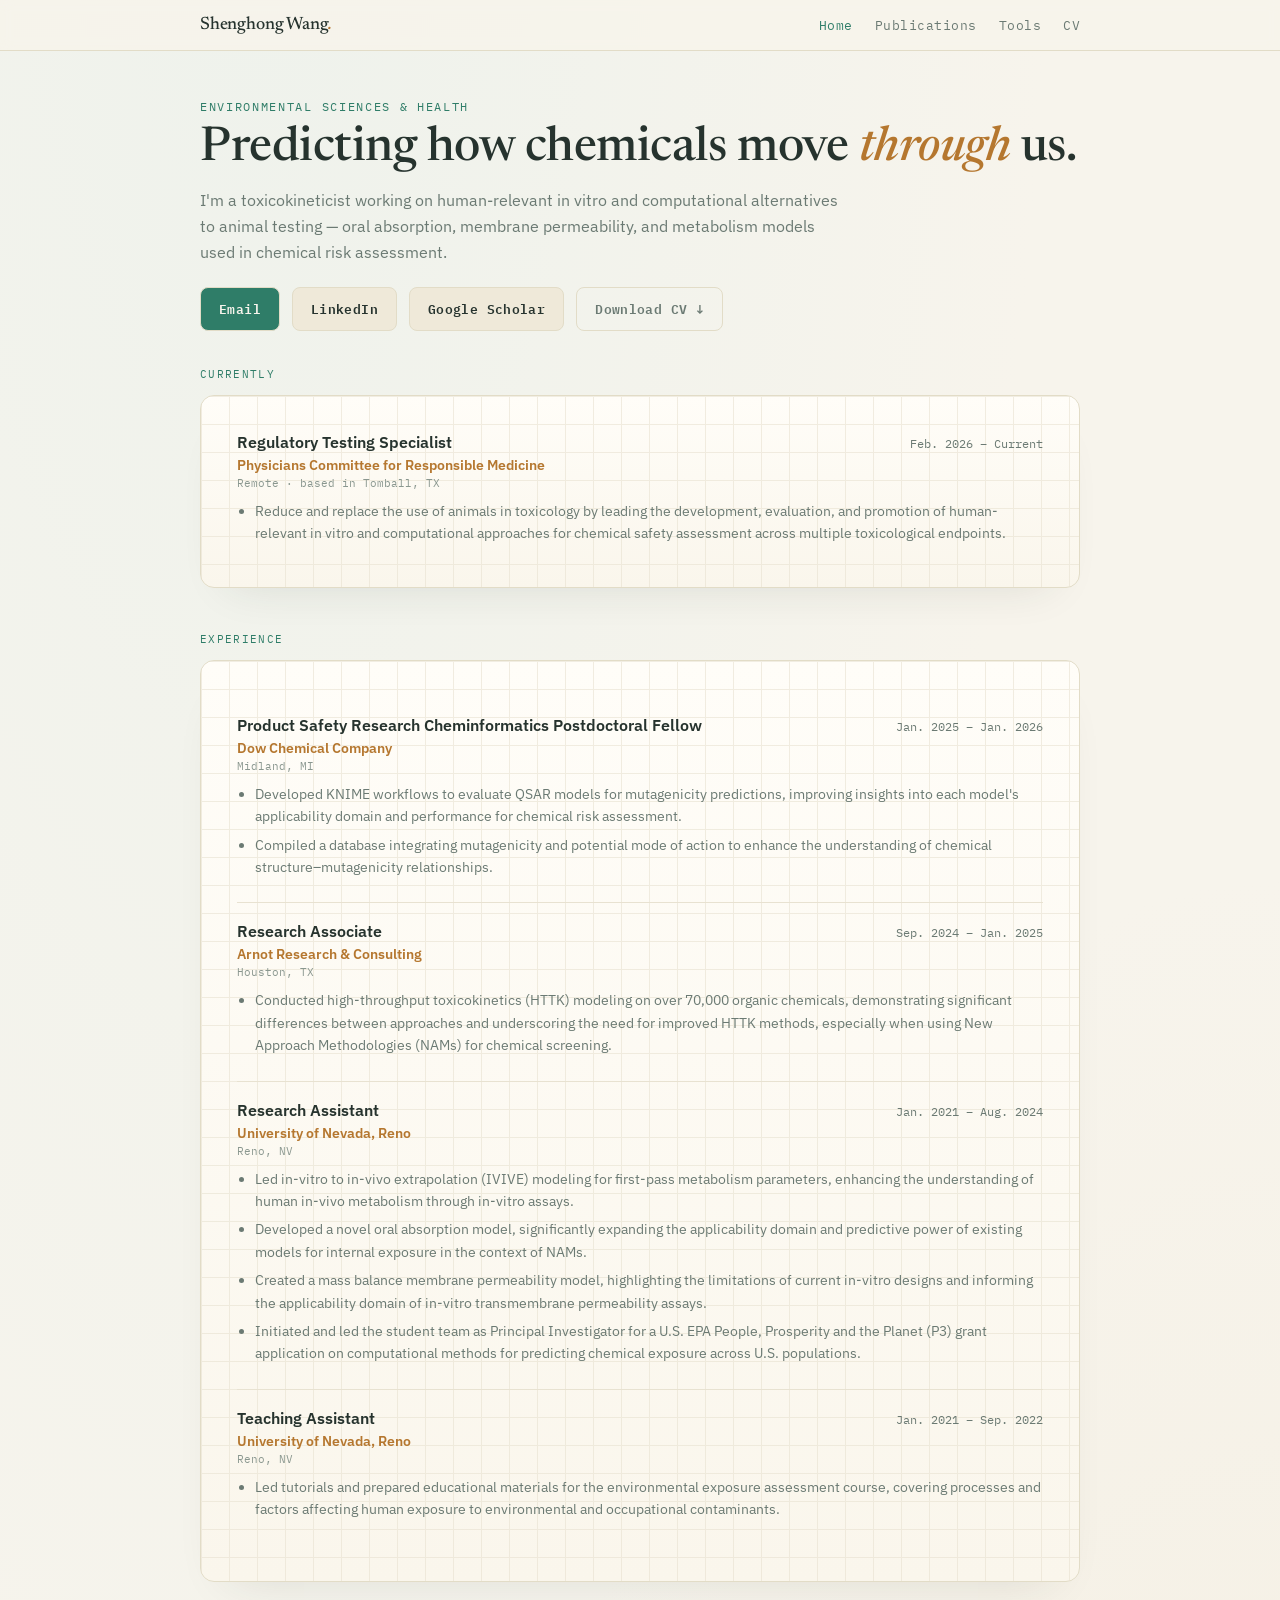
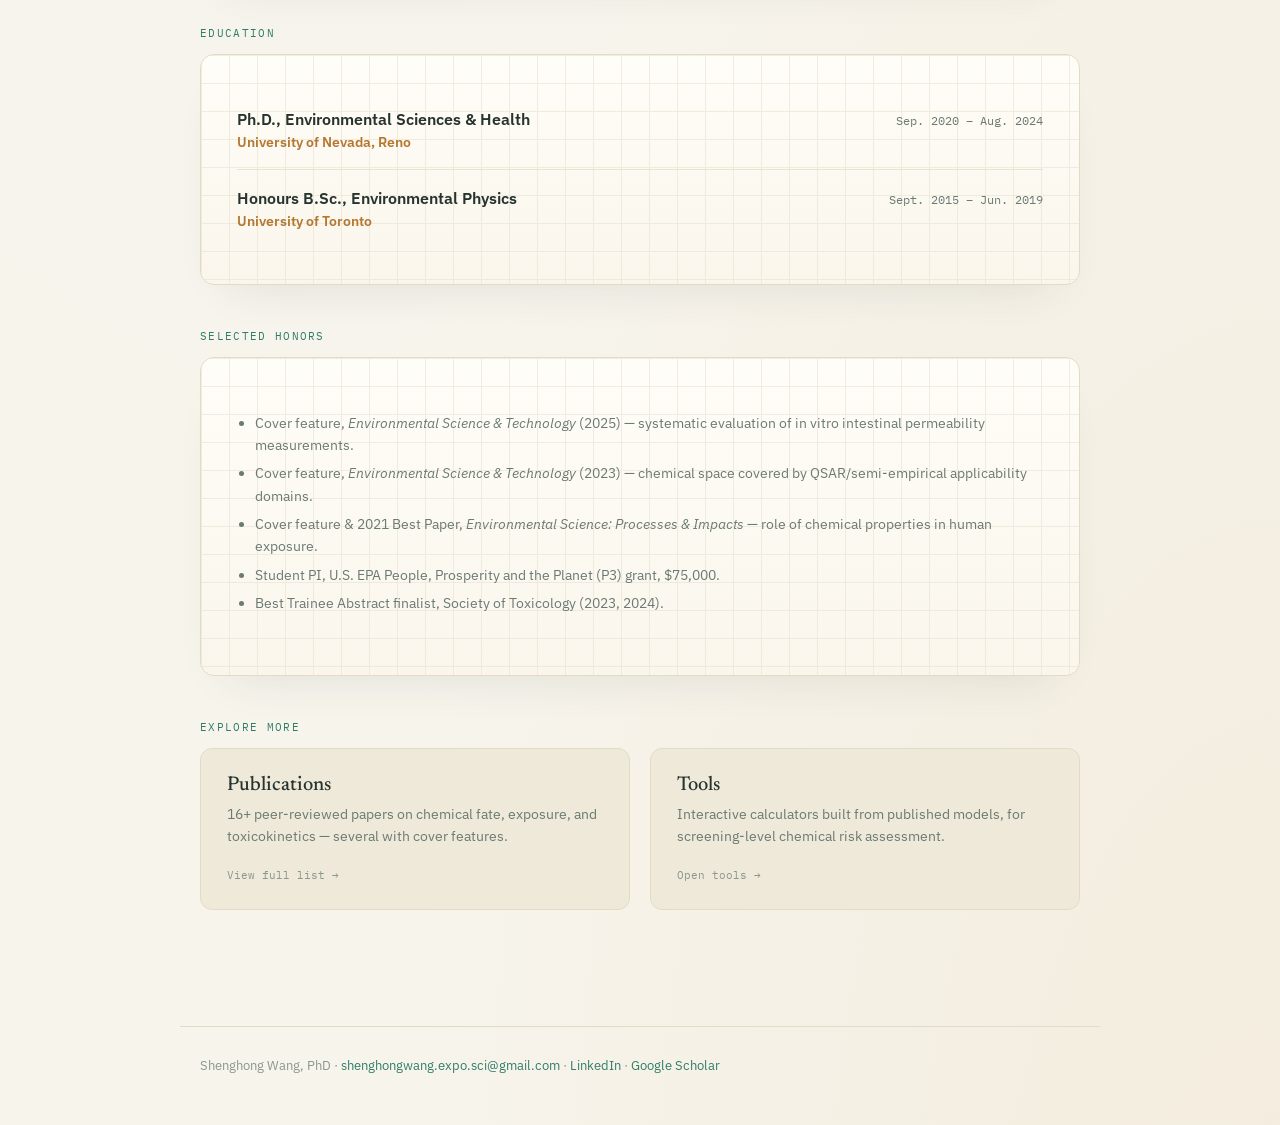
==== index.html @ c97b09e7 "Initial portfolio site with Fabs Predictor tool Static HTML/CSS/JS personal portfolio: home, publica" ====
<!DOCTYPE html>
<html lang="en">
<head>
<meta charset="UTF-8">
<meta name="viewport" content="width=device-width, initial-scale=1.0">
<title>Shenghong Wang, PhD — Environmental Health &amp; Toxicokinetics</title>
<meta name="description" content="Shenghong Wang, PhD — Regulatory Testing Specialist working on human-relevant in vitro and computational approaches to chemical safety assessment.">
<link rel="preconnect" href="https://fonts.googleapis.com">
<link href="https://fonts.googleapis.com/css2?family=Newsreader:ital,opsz,wght@0,6..72,400;0,6..72,500;0,6..72,600;1,6..72,400&family=IBM+Plex+Sans:wght@400;500;600&family=IBM+Plex+Mono:wght@400;500;600&display=swap" rel="stylesheet">
<link rel="stylesheet" href="assets/style.css">
</head>
<body>

<nav class="topnav">
  <div class="navrow">
    <div class="brand">Shenghong Wang<em>.</em></div>
    <div class="links">
      <a href="index.html" class="active">Home</a>
      <a href="publications.html">Publications</a>
      <a href="tools.html">Tools</a>
      <a href="assets/Shenghong-Wang-CV.pdf" target="_blank" rel="noopener">CV</a>
    </div>
  </div>
</nav>

<div class="wrap">
<main>

  <header class="page-head">
    <p class="eyebrow">Environmental sciences &amp; health</p>
    <h1>Predicting how chemicals move <em>through</em> us.</h1>
    <p class="sub">I'm a toxicokineticist working on human-relevant in vitro and computational alternatives to animal testing &mdash; oral absorption, membrane permeability, and metabolism models used in chemical risk assessment.</p>
    <div class="linkrow">
      <a class="btn" href="mailto:shenghongwang.expo.sci@gmail.com">Email</a>
      <a class="btn secondary" href="https://www.linkedin.com/in/shenghongwang" target="_blank" rel="noopener">LinkedIn</a>
      <a class="btn secondary" href="https://scholar.google.com/citations?user=Qjitb4AAAAJ&hl=en" target="_blank" rel="noopener">Google Scholar</a>
      <a class="btn ghost" href="assets/Shenghong-Wang-CV.pdf" target="_blank" rel="noopener">Download CV &darr;</a>
    </div>
  </header>

  <section>
    <p class="tag">Currently</p>
    <div class="board">
      <div class="entry" style="border:none; padding:0;">
        <div class="row">
          <div>
            <h3>Regulatory Testing Specialist</h3>
            <div class="org">Physicians Committee for Responsible Medicine</div>
          </div>
          <div class="date">Feb. 2026 &ndash; Current</div>
        </div>
        <div class="loc">Remote &middot; based in Tomball, TX</div>
        <ul>
          <li>Reduce and replace the use of animals in toxicology by leading the development, evaluation, and promotion of human-relevant in vitro and computational approaches for chemical safety assessment across multiple toxicological endpoints.</li>
        </ul>
      </div>
    </div>
  </section>

  <section>
    <p class="tag">Experience</p>
    <div class="board">
      <div class="entry">
        <div class="row">
          <div><h3>Product Safety Research Cheminformatics Postdoctoral Fellow</h3><div class="org">Dow Chemical Company</div></div>
          <div class="date">Jan. 2025 &ndash; Jan. 2026</div>
        </div>
        <div class="loc">Midland, MI</div>
        <ul>
          <li>Developed KNIME workflows to evaluate QSAR models for mutagenicity predictions, improving insights into each model's applicability domain and performance for chemical risk assessment.</li>
          <li>Compiled a database integrating mutagenicity and potential mode of action to enhance the understanding of chemical structure&ndash;mutagenicity relationships.</li>
        </ul>
      </div>
      <div class="entry">
        <div class="row">
          <div><h3>Research Associate</h3><div class="org">Arnot Research &amp; Consulting</div></div>
          <div class="date">Sep. 2024 &ndash; Jan. 2025</div>
        </div>
        <div class="loc">Houston, TX</div>
        <ul>
          <li>Conducted high-throughput toxicokinetics (HTTK) modeling on over 70,000 organic chemicals, demonstrating significant differences between approaches and underscoring the need for improved HTTK methods, especially when using New Approach Methodologies (NAMs) for chemical screening.</li>
        </ul>
      </div>
      <div class="entry">
        <div class="row">
          <div><h3>Research Assistant</h3><div class="org">University of Nevada, Reno</div></div>
          <div class="date">Jan. 2021 &ndash; Aug. 2024</div>
        </div>
        <div class="loc">Reno, NV</div>
        <ul>
          <li>Led in-vitro to in-vivo extrapolation (IVIVE) modeling for first-pass metabolism parameters, enhancing the understanding of human in-vivo metabolism through in-vitro assays.</li>
          <li>Developed a novel oral absorption model, significantly expanding the applicability domain and predictive power of existing models for internal exposure in the context of NAMs.</li>
          <li>Created a mass balance membrane permeability model, highlighting the limitations of current in-vitro designs and informing the applicability domain of in-vitro transmembrane permeability assays.</li>
          <li>Initiated and led the student team as Principal Investigator for a U.S. EPA People, Prosperity and the Planet (P3) grant application on computational methods for predicting chemical exposure across U.S. populations.</li>
        </ul>
      </div>
      <div class="entry">
        <div class="row">
          <div><h3>Teaching Assistant</h3><div class="org">University of Nevada, Reno</div></div>
          <div class="date">Jan. 2021 &ndash; Sep. 2022</div>
        </div>
        <div class="loc">Reno, NV</div>
        <ul>
          <li>Led tutorials and prepared educational materials for the environmental exposure assessment course, covering processes and factors affecting human exposure to environmental and occupational contaminants.</li>
        </ul>
      </div>
    </div>
  </section>

  <section>
    <p class="tag">Education</p>
    <div class="board">
      <div class="entry">
        <div class="row">
          <div><h3>Ph.D., Environmental Sciences &amp; Health</h3><div class="org">University of Nevada, Reno</div></div>
          <div class="date">Sep. 2020 &ndash; Aug. 2024</div>
        </div>
      </div>
      <div class="entry">
        <div class="row">
          <div><h3>Honours B.Sc., Environmental Physics</h3><div class="org">University of Toronto</div></div>
          <div class="date">Sept. 2015 &ndash; Jun. 2019</div>
        </div>
      </div>
    </div>
  </section>

  <section>
    <p class="tag">Selected honors</p>
    <div class="board">
      <div class="entry"><ul style="margin-top:0;">
        <li>Cover feature, <i>Environmental Science &amp; Technology</i> (2025) &mdash; systematic evaluation of in vitro intestinal permeability measurements.</li>
        <li>Cover feature, <i>Environmental Science &amp; Technology</i> (2023) &mdash; chemical space covered by QSAR/semi-empirical applicability domains.</li>
        <li>Cover feature &amp; 2021 Best Paper, <i>Environmental Science: Processes &amp; Impacts</i> &mdash; role of chemical properties in human exposure.</li>
        <li>Student PI, U.S. EPA People, Prosperity and the Planet (P3) grant, $75,000.</li>
        <li>Best Trainee Abstract finalist, Society of Toxicology (2023, 2024).</li>
      </ul></div>
    </div>
  </section>

  <section>
    <p class="tag">Explore more</p>
    <div class="cardgrid" style="grid-template-columns:1fr 1fr;">
      <a class="card" href="publications.html" style="color:inherit;">
        <h3>Publications</h3>
        <p>16+ peer-reviewed papers on chemical fate, exposure, and toxicokinetics &mdash; several with cover features.</p>
        <span class="meta">View full list &rarr;</span>
      </a>
      <a class="card" href="tools.html" style="color:inherit;">
        <h3>Tools</h3>
        <p>Interactive calculators built from published models, for screening-level chemical risk assessment.</p>
        <span class="meta">Open tools &rarr;</span>
      </a>
    </div>
  </section>

</main>
</div>

<footer>
  Shenghong Wang, PhD &middot; <a href="mailto:shenghongwang.expo.sci@gmail.com">shenghongwang.expo.sci@gmail.com</a> &middot; <a href="https://www.linkedin.com/in/shenghongwang" target="_blank" rel="noopener">LinkedIn</a> &middot; <a href="https://scholar.google.com/citations?user=Qjitb4AAAAJ&hl=en" target="_blank" rel="noopener">Google Scholar</a>
</footer>

</body>
</html>
---- assets/style.css ----
/* Shared theme — matches the Fabs Predictor tool's visual language */
:root{
  --bg-0:#f7f4ec;
  --bg-1:#efe9d9;
  --panel:#fffdf8;
  --panel-edge:#e2dcc7;
  --ink:#26332e;
  --ink-dim:#6b7a73;
  --amber:#b5772f;
  --amber-dim:#d9a45c;
  --teal:#2f7d68;
  --red:#a83f36;
  --grid:#e8e2d1;
}
*{box-sizing:border-box;}
html,body{margin:0;padding:0;}
body{
  background:
    radial-gradient(ellipse at 20% -10%, #eef2ec 0%, transparent 55%),
    radial-gradient(ellipse at 100% 110%, #f3ecdd 0%, transparent 50%),
    var(--bg-0);
  color:var(--ink);
  font-family:'IBM Plex Sans', sans-serif;
  min-height:100vh;
}
a{color:var(--teal); text-decoration:none;}
a:hover{text-decoration:underline;}

.wrap{max-width:920px;margin:0 auto;padding:0 20px;}

/* ---- Nav ---- */
nav.topnav{
  border-bottom:1px solid var(--panel-edge);
  background:rgba(247,244,236,.85);
  backdrop-filter:blur(6px);
  position:sticky;
  top:0;
  z-index:10;
}
nav.topnav .navrow{
  max-width:920px;
  margin:0 auto;
  padding:16px 20px;
  display:flex;
  justify-content:space-between;
  align-items:center;
  flex-wrap:wrap;
  gap:12px;
}
nav.topnav .brand{
  font-family:'Newsreader', serif;
  font-weight:500;
  font-size:18px;
  color:var(--ink);
  letter-spacing:-.01em;
}
nav.topnav .brand em{font-style:italic; color:var(--amber);}
nav.topnav .links{
  display:flex;
  gap:22px;
  font-family:'IBM Plex Mono', monospace;
  font-size:12.5px;
  letter-spacing:.04em;
}
nav.topnav .links a{color:var(--ink-dim);}
nav.topnav .links a:hover, nav.topnav .links a.active{color:var(--teal); text-decoration:none;}

main{padding:48px 0 72px;}

header.page-head{margin-bottom:36px;}
.eyebrow{
  font-family:'IBM Plex Mono', monospace;
  font-size:12px;
  letter-spacing:.14em;
  text-transform:uppercase;
  color:var(--teal);
  margin:0 0 10px;
}
h1{
  font-family:'Newsreader', serif;
  font-weight:500;
  font-size:clamp(32px,5vw,48px);
  line-height:1.05;
  margin:0 0 14px;
  letter-spacing:-.01em;
}
h1 em{font-style:italic;color:var(--amber);}
h2{
  font-family:'Newsreader', serif;
  font-weight:500;
  font-size:clamp(22px,3vw,28px);
  margin:0 0 18px;
  letter-spacing:-.01em;
}
h3{
  font-family:'IBM Plex Sans', sans-serif;
  font-weight:600;
  font-size:16px;
  margin:0 0 4px;
  color:var(--ink);
}
p.sub, p.lede{
  color:var(--ink-dim);
  font-size:15.5px;
  line-height:1.65;
  max-width:640px;
  margin:0;
}

.board{
  background:linear-gradient(180deg,var(--panel),#faf6ec);
  border:1px solid var(--panel-edge);
  border-radius:14px;
  padding:36px;
  box-shadow:0 24px 48px -30px rgba(38,51,46,.14), inset 0 1px 0 rgba(255,255,255,.7);
  position:relative;
  overflow:hidden;
  margin-bottom:28px;
}
.board::before{
  content:"";
  position:absolute; inset:0;
  background-image:
    linear-gradient(var(--grid) 1px, transparent 1px),
    linear-gradient(90deg, var(--grid) 1px, transparent 1px);
  background-size:28px 28px;
  opacity:.6;
  pointer-events:none;
}
.board > *{position:relative;}

section{margin-bottom:44px;}
section .tag{
  font-family:'IBM Plex Mono', monospace;
  font-size:11px;
  letter-spacing:.12em;
  text-transform:uppercase;
  color:var(--teal);
  margin:0 0 14px;
}

/* ---- Links row / buttons ---- */
.linkrow{display:flex; gap:12px; flex-wrap:wrap; margin-top:22px;}
.btn{
  font-family:'IBM Plex Mono', monospace;
  font-size:12.5px;
  letter-spacing:.03em;
  border-radius:8px;
  padding:10px 18px;
  cursor:pointer;
  border:1px solid var(--panel-edge);
  background:var(--teal);
  color:var(--bg-0);
  font-weight:600;
  display:inline-block;
}
.btn:hover{text-decoration:none; filter:brightness(1.08);}
.btn.secondary{background:var(--bg-1); color:var(--ink);}
.btn.ghost{background:transparent; color:var(--ink-dim);}

/* ---- Timeline / experience ---- */
.entry{
  padding:18px 0;
  border-bottom:1px solid var(--grid);
}
.entry:last-child{border-bottom:none;}
.entry .row{
  display:flex; justify-content:space-between; align-items:baseline;
  gap:12px; flex-wrap:wrap;
}
.entry .org{color:var(--amber); font-weight:600; font-size:13.5px;}
.entry .date{
  font-family:'IBM Plex Mono', monospace;
  font-size:11.5px;
  color:var(--ink-dim);
  white-space:nowrap;
}
.entry .loc{
  font-family:'IBM Plex Mono', monospace;
  font-size:11px;
  color:#8a978f;
  margin-top:2px;
}
.entry ul{margin:10px 0 0; padding-left:18px; color:var(--ink-dim); font-size:14px; line-height:1.6;}
.entry ul li{margin-bottom:6px;}

/* ---- Card grid (tools) ---- */
.cardgrid{display:grid; grid-template-columns:1fr; gap:20px;}
.card{
  background:var(--bg-1);
  border:1px solid var(--panel-edge);
  border-radius:12px;
  padding:26px;
}
.card h3{font-family:'Newsreader', serif; font-size:20px; font-weight:500; margin-bottom:8px;}
.card p{color:var(--ink-dim); font-size:14px; line-height:1.6; margin:0 0 16px;}
.card .meta{
  font-family:'IBM Plex Mono', monospace;
  font-size:11px;
  color:#8a978f;
  margin-top:14px;
}

/* ---- Publications ---- */
.pub-year{
  font-family:'IBM Plex Mono', monospace;
  font-size:12px;
  letter-spacing:.1em;
  color:var(--teal);
  margin:32px 0 14px;
}
.pub-year:first-child{margin-top:0;}
.pub{
  padding:12px 0;
  border-bottom:1px solid var(--grid);
  font-size:14px;
  line-height:1.6;
  color:var(--ink-dim);
}
.pub:last-child{border-bottom:none;}
.pub .authors{color:var(--ink);}
.pub .authors b{color:var(--amber); font-weight:600;}
.pub .venue{font-style:italic;}
.pub .cover{
  display:inline-block;
  font-family:'IBM Plex Mono', monospace;
  font-size:9.5px;
  letter-spacing:.04em;
  text-transform:uppercase;
  color:var(--bg-0);
  background:var(--amber);
  border-radius:999px;
  padding:1px 8px;
  margin-left:8px;
  vertical-align:middle;
}

footer{
  max-width:920px;
  margin:0 auto;
  padding:28px 20px 48px;
  color:#8a978f;
  font-size:12.5px;
  line-height:1.7;
  border-top:1px solid var(--panel-edge);
}
footer a{color:var(--teal);}
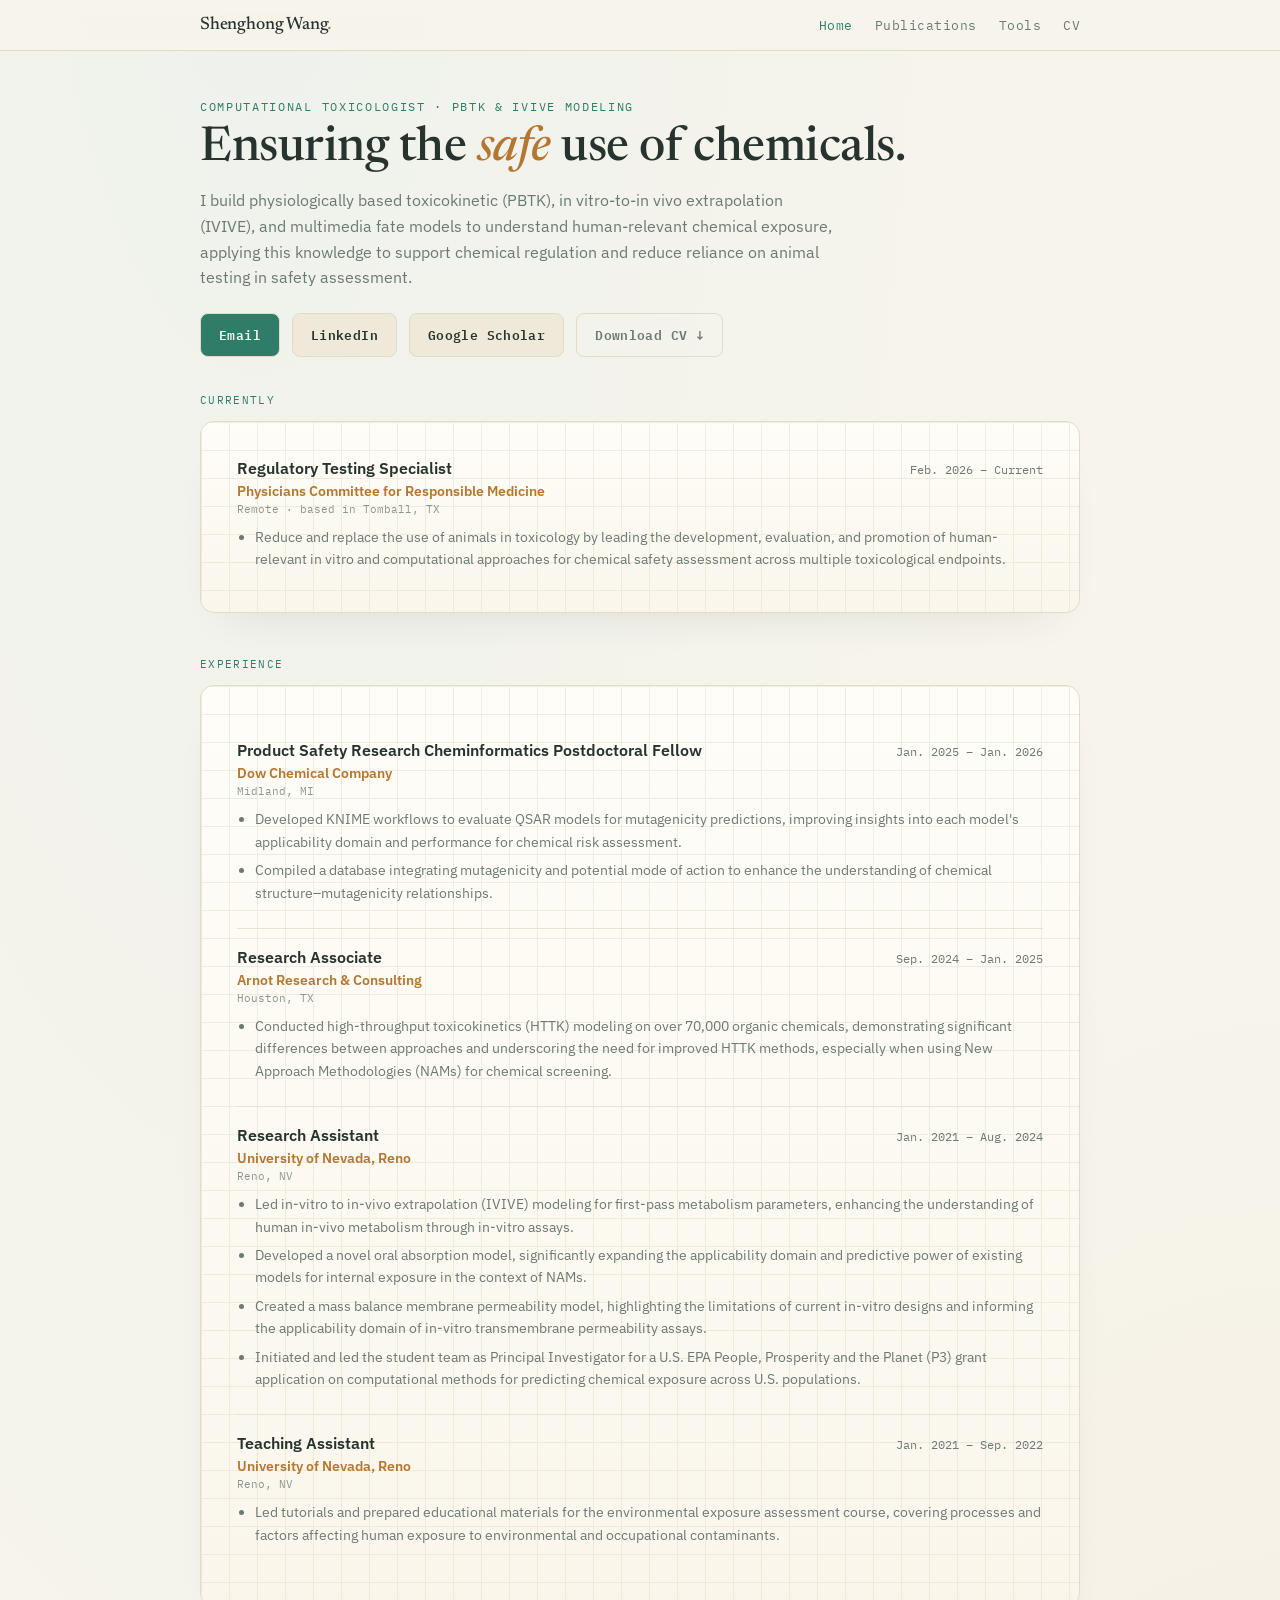
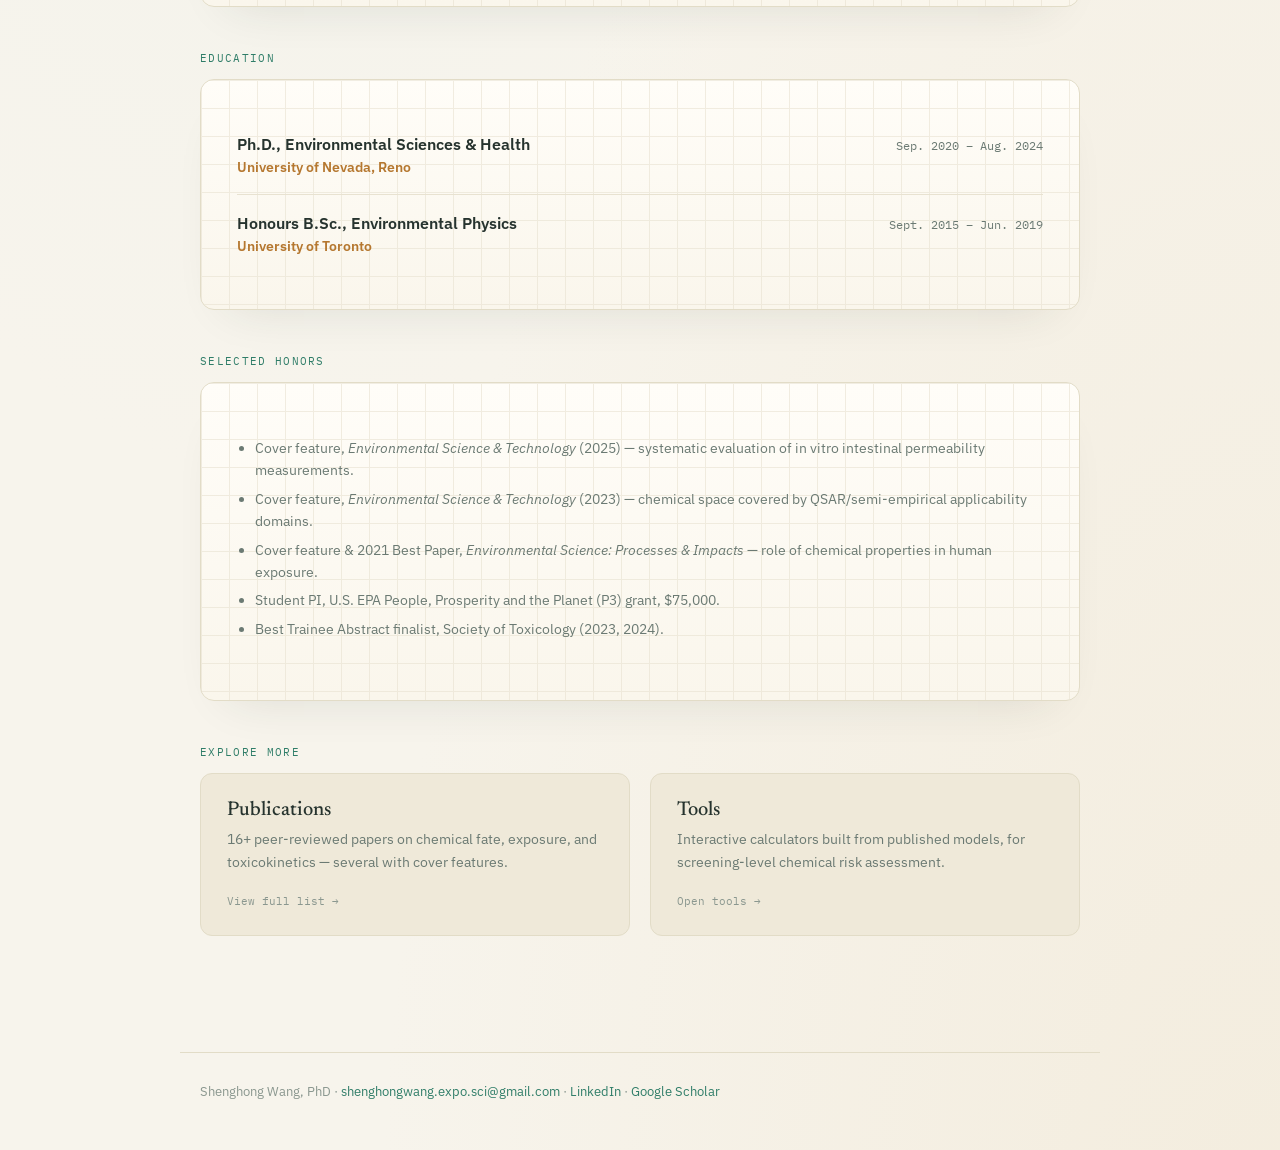
==== commit 3a796341: "Rewrite homepage intro: shorter, mentions regulation, broader title" ====
--- a/index.html
+++ b/index.html
@@ -27,9 +27,9 @@
 <main>
 
   <header class="page-head">
-    <p class="eyebrow">Environmental sciences &amp; health</p>
-    <h1>Predicting how chemicals move <em>through</em> us.</h1>
-    <p class="sub">I'm a toxicokineticist working on human-relevant in vitro and computational alternatives to animal testing &mdash; oral absorption, membrane permeability, and metabolism models used in chemical risk assessment.</p>
+    <p class="eyebrow">Computational toxicologist &middot; PBTK &amp; IVIVE modeling</p>
+    <h1>Ensuring the <em>safe</em> use of chemicals.</h1>
+    <p class="sub">I build physiologically based toxicokinetic (PBTK), in vitro-to-in vivo extrapolation (IVIVE), and multimedia fate models to understand human-relevant chemical exposure, applying this knowledge to support chemical regulation and reduce reliance on animal testing in safety assessment.</p>
     <div class="linkrow">
       <a class="btn" href="mailto:shenghongwang.expo.sci@gmail.com">Email</a>
       <a class="btn secondary" href="https://www.linkedin.com/in/shenghongwang" target="_blank" rel="noopener">LinkedIn</a>
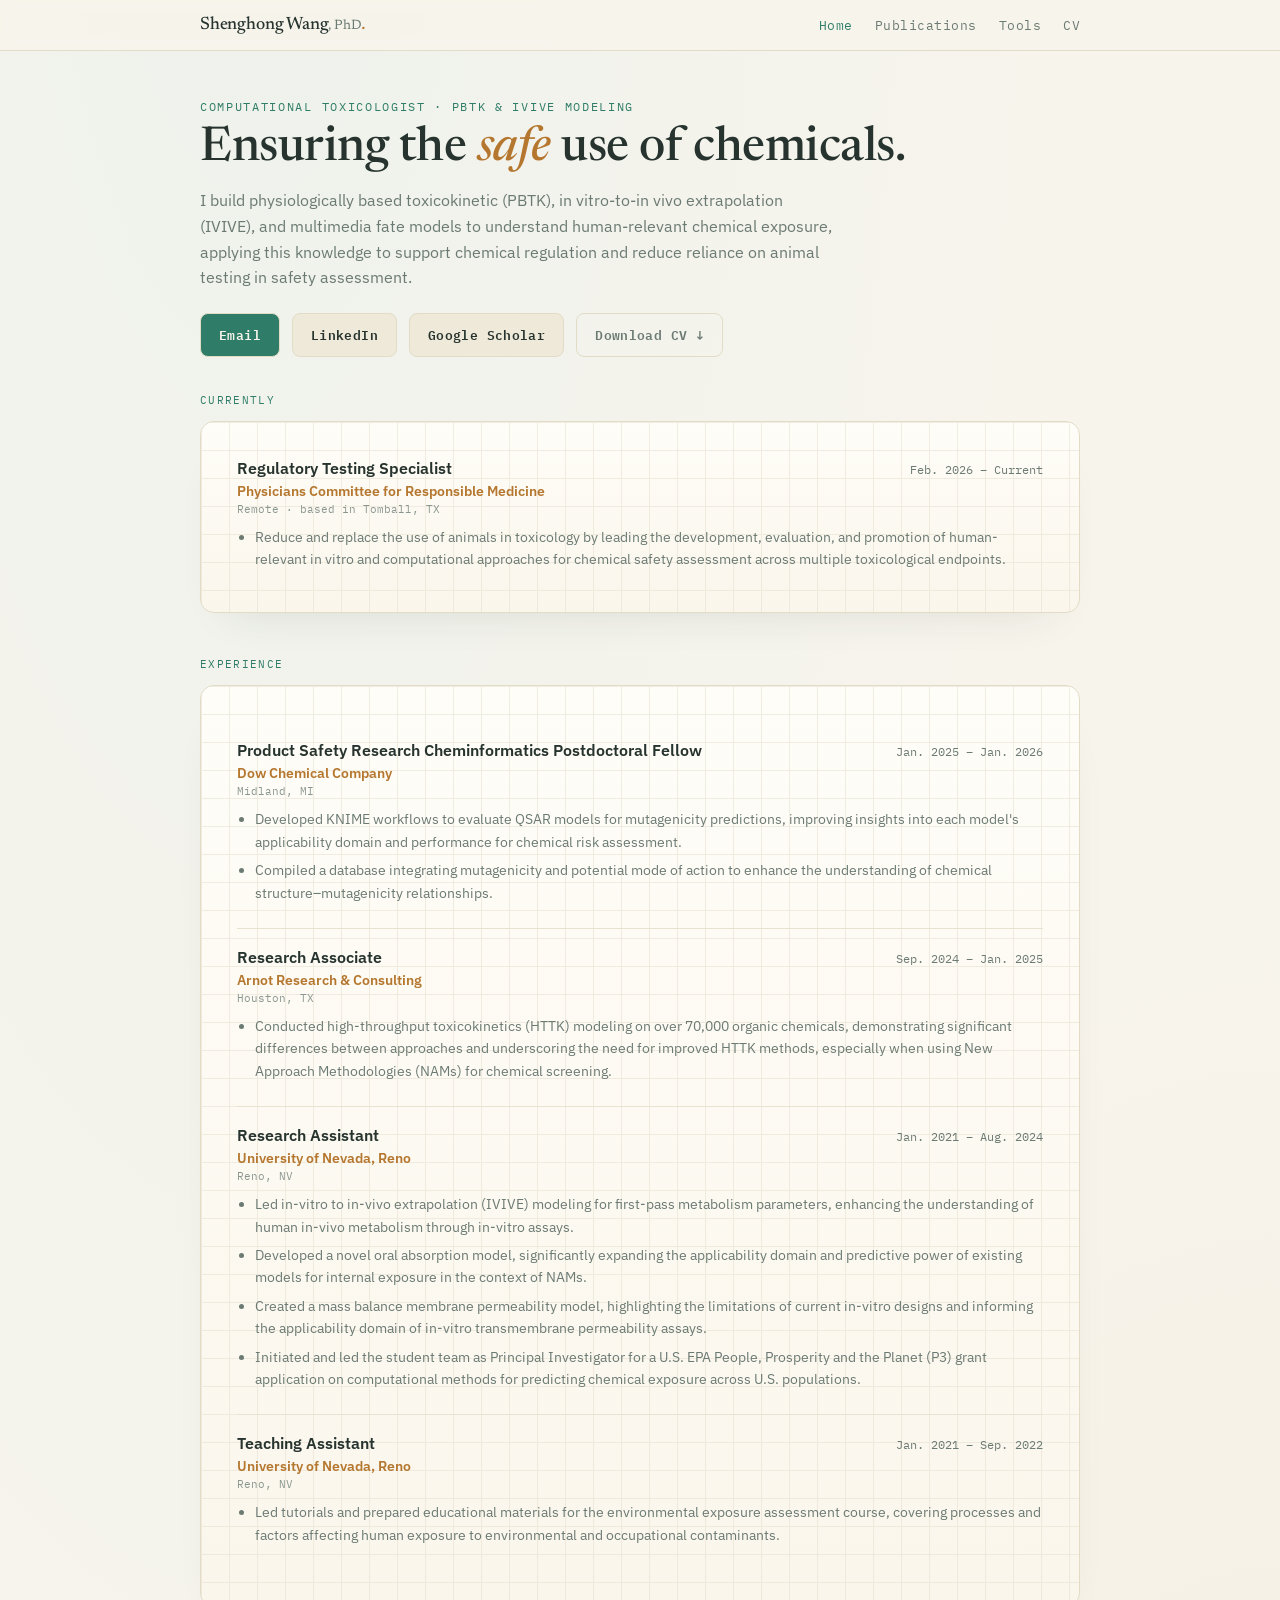
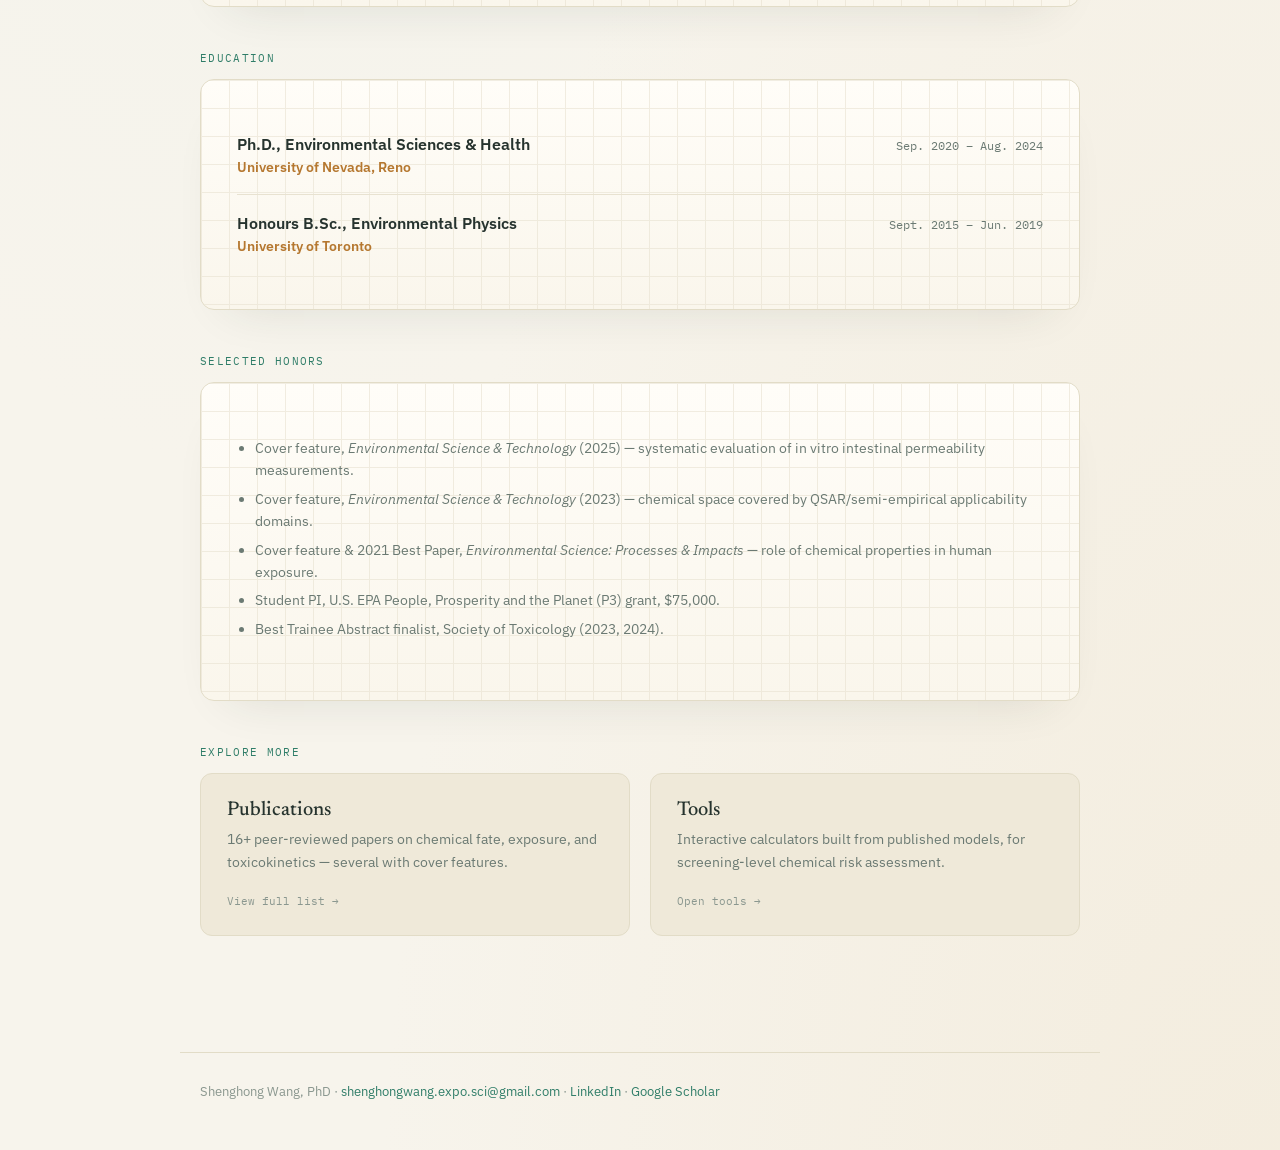
==== commit 844f8c62: "Add PhD suffix to nav brand" ====
--- a/index.html
+++ b/index.html
@@ -13,7 +13,7 @@
 
 <nav class="topnav">
   <div class="navrow">
-    <div class="brand">Shenghong Wang<em>.</em></div>
+    <div class="brand">Shenghong Wang<span class="deg">, PhD</span><em>.</em></div>
     <div class="links">
       <a href="index.html" class="active">Home</a>
       <a href="publications.html">Publications</a>
--- a/assets/style.css
+++ b/assets/style.css
@@ -55,6 +55,7 @@
   letter-spacing:-.01em;
 }
 nav.topnav .brand em{font-style:italic; color:var(--amber);}
+nav.topnav .brand .deg{font-weight:400; color:var(--ink-dim); font-size:0.75em;}
 nav.topnav .links{
   display:flex;
   gap:22px;
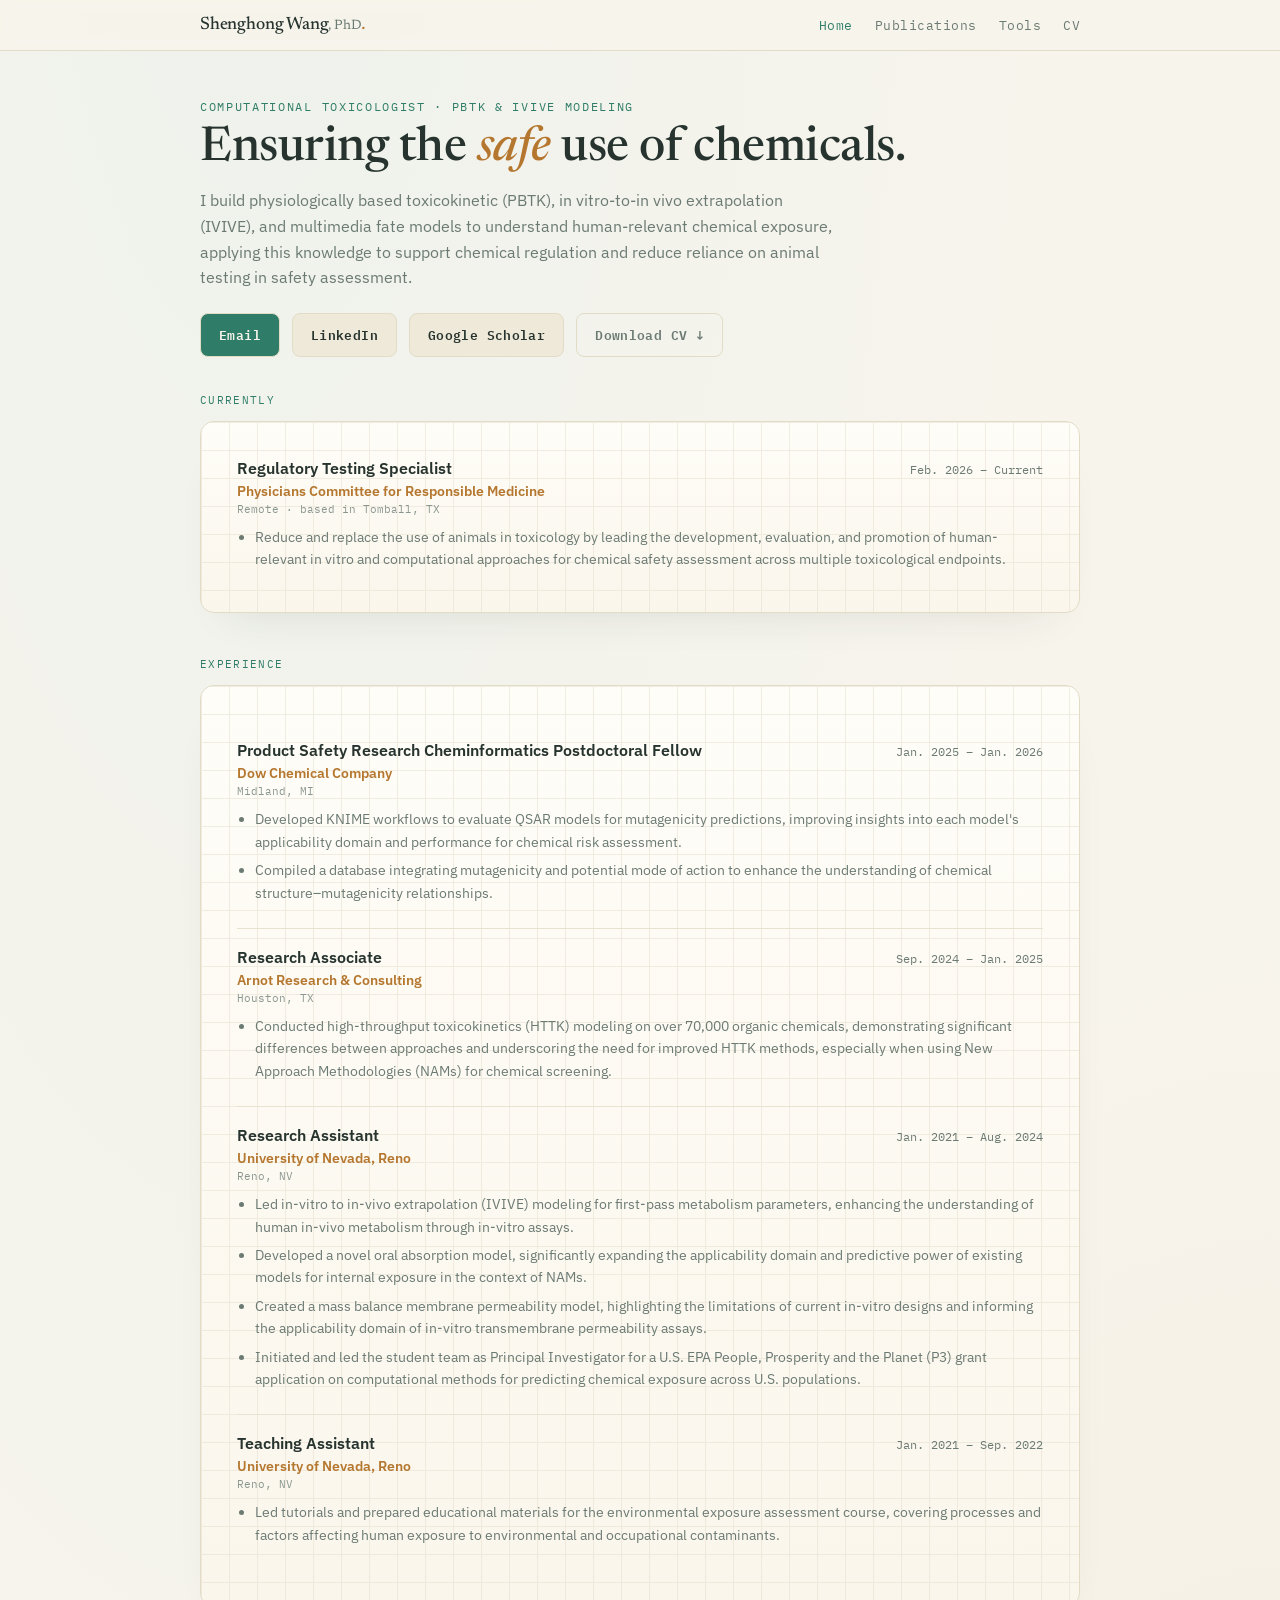
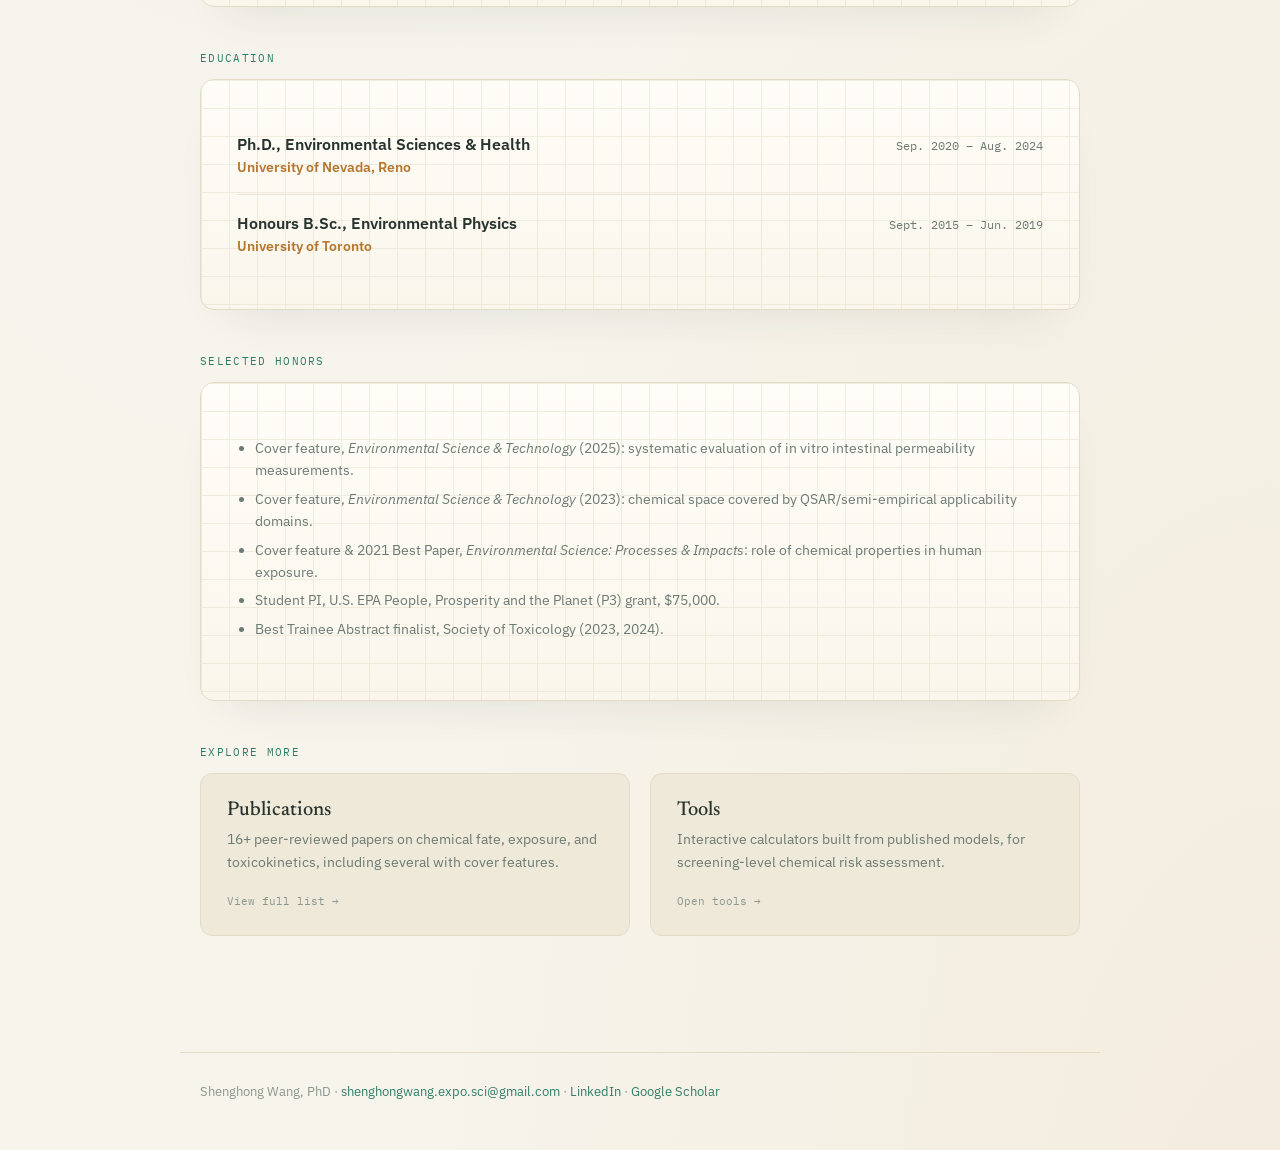
==== commit 7f2dc27a: "Add sensitivity-ratio heatmap figure to Fabs Predictor, polish copy sitewide - Add fabs-sensitivity-" ====
--- a/index.html
+++ b/index.html
@@ -3,8 +3,8 @@
 <head>
 <meta charset="UTF-8">
 <meta name="viewport" content="width=device-width, initial-scale=1.0">
-<title>Shenghong Wang, PhD — Environmental Health &amp; Toxicokinetics</title>
-<meta name="description" content="Shenghong Wang, PhD — Regulatory Testing Specialist working on human-relevant in vitro and computational approaches to chemical safety assessment.">
+<title>Shenghong Wang, PhD: Environmental Health &amp; Toxicokinetics</title>
+<meta name="description" content="Shenghong Wang, PhD, Regulatory Testing Specialist working on human-relevant in vitro and computational approaches to chemical safety assessment.">
 <link rel="preconnect" href="https://fonts.googleapis.com">
 <link href="https://fonts.googleapis.com/css2?family=Newsreader:ital,opsz,wght@0,6..72,400;0,6..72,500;0,6..72,600;1,6..72,400&family=IBM+Plex+Sans:wght@400;500;600&family=IBM+Plex+Mono:wght@400;500;600&display=swap" rel="stylesheet">
 <link rel="stylesheet" href="assets/style.css">
@@ -129,9 +129,9 @@
     <p class="tag">Selected honors</p>
     <div class="board">
       <div class="entry"><ul style="margin-top:0;">
-        <li>Cover feature, <i>Environmental Science &amp; Technology</i> (2025) &mdash; systematic evaluation of in vitro intestinal permeability measurements.</li>
-        <li>Cover feature, <i>Environmental Science &amp; Technology</i> (2023) &mdash; chemical space covered by QSAR/semi-empirical applicability domains.</li>
-        <li>Cover feature &amp; 2021 Best Paper, <i>Environmental Science: Processes &amp; Impacts</i> &mdash; role of chemical properties in human exposure.</li>
+        <li>Cover feature, <i>Environmental Science &amp; Technology</i> (2025): systematic evaluation of in vitro intestinal permeability measurements.</li>
+        <li>Cover feature, <i>Environmental Science &amp; Technology</i> (2023): chemical space covered by QSAR/semi-empirical applicability domains.</li>
+        <li>Cover feature &amp; 2021 Best Paper, <i>Environmental Science: Processes &amp; Impacts</i>: role of chemical properties in human exposure.</li>
         <li>Student PI, U.S. EPA People, Prosperity and the Planet (P3) grant, $75,000.</li>
         <li>Best Trainee Abstract finalist, Society of Toxicology (2023, 2024).</li>
       </ul></div>
@@ -143,7 +143,7 @@
     <div class="cardgrid" style="grid-template-columns:1fr 1fr;">
       <a class="card" href="publications.html" style="color:inherit;">
         <h3>Publications</h3>
-        <p>16+ peer-reviewed papers on chemical fate, exposure, and toxicokinetics &mdash; several with cover features.</p>
+        <p>16+ peer-reviewed papers on chemical fate, exposure, and toxicokinetics, including several with cover features.</p>
         <span class="meta">View full list &rarr;</span>
       </a>
       <a class="card" href="tools.html" style="color:inherit;">
--- a/assets/style.css
+++ b/assets/style.css
@@ -1,4 +1,4 @@
-/* Shared theme — matches the Fabs Predictor tool's visual language */
+/* Shared theme: matches the Fabs Predictor tool's visual language */
 :root{
   --bg-0:#f7f4ec;
   --bg-1:#efe9d9;
